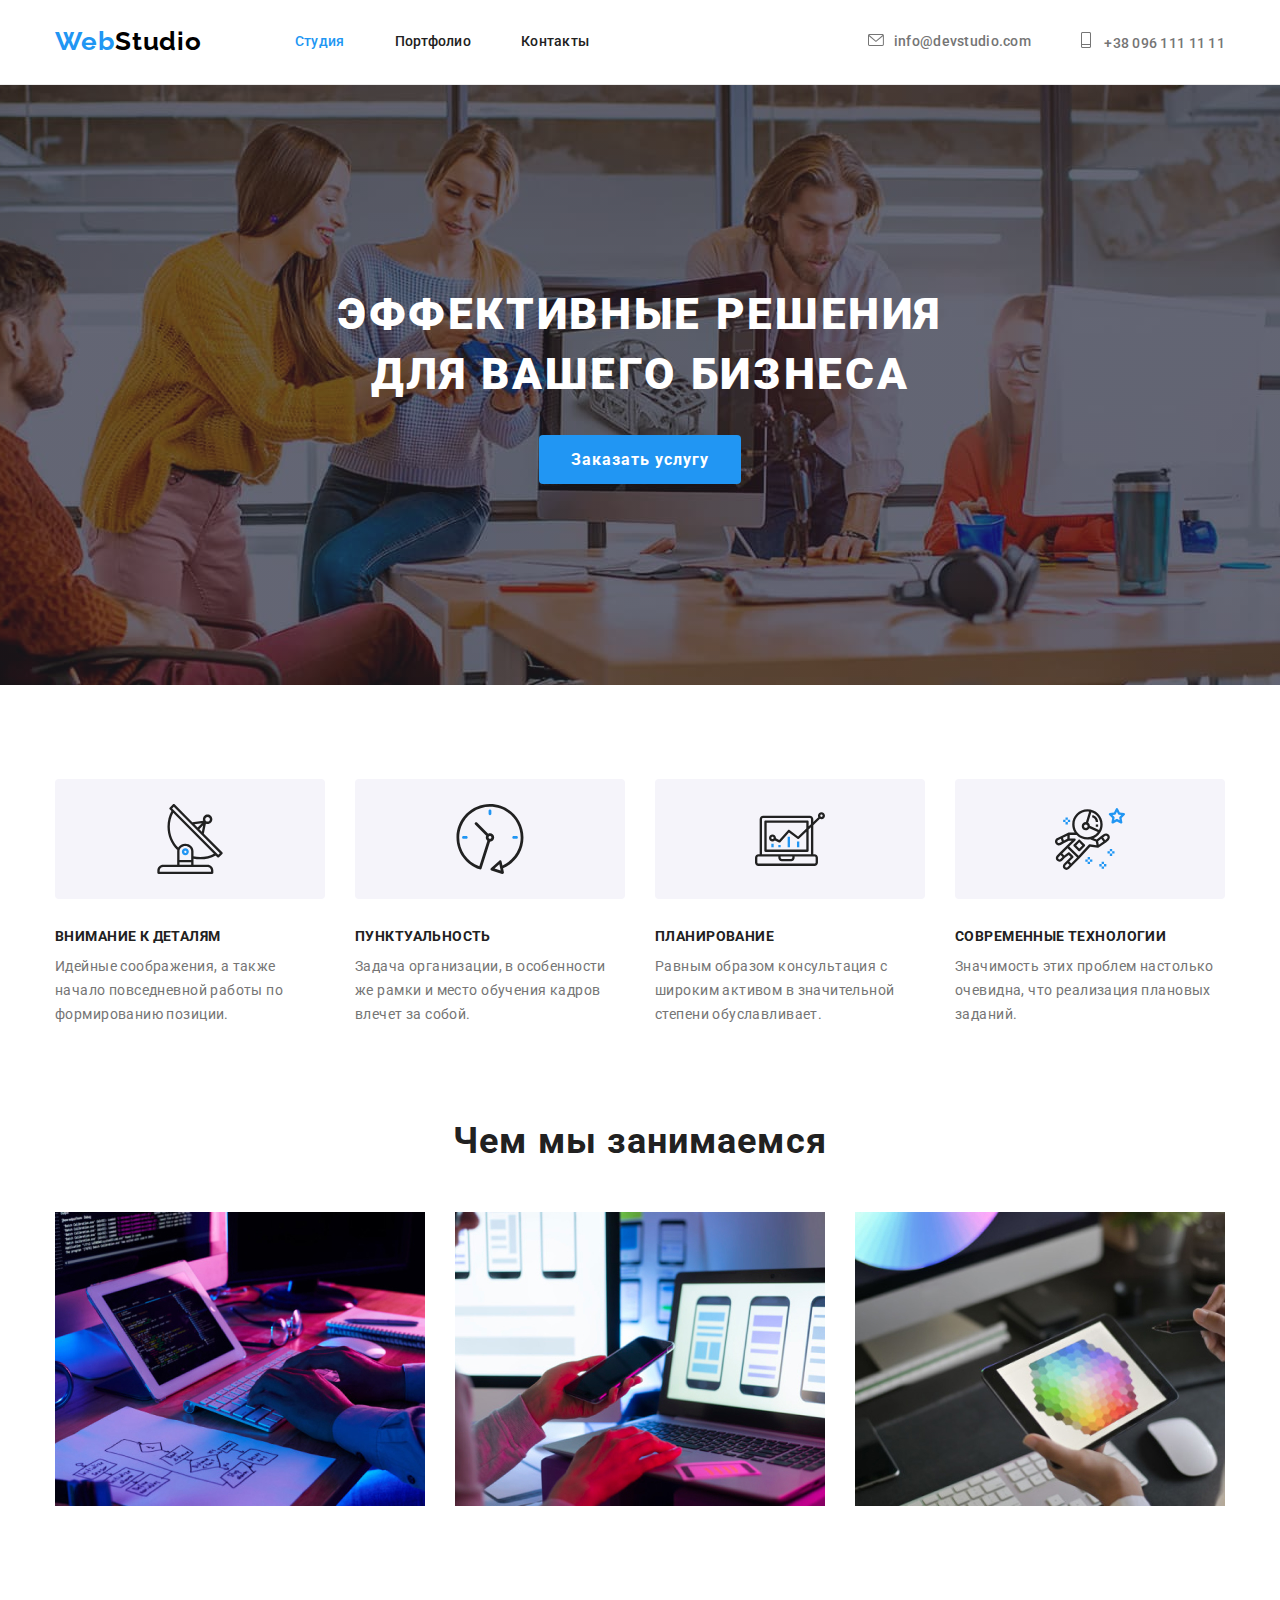
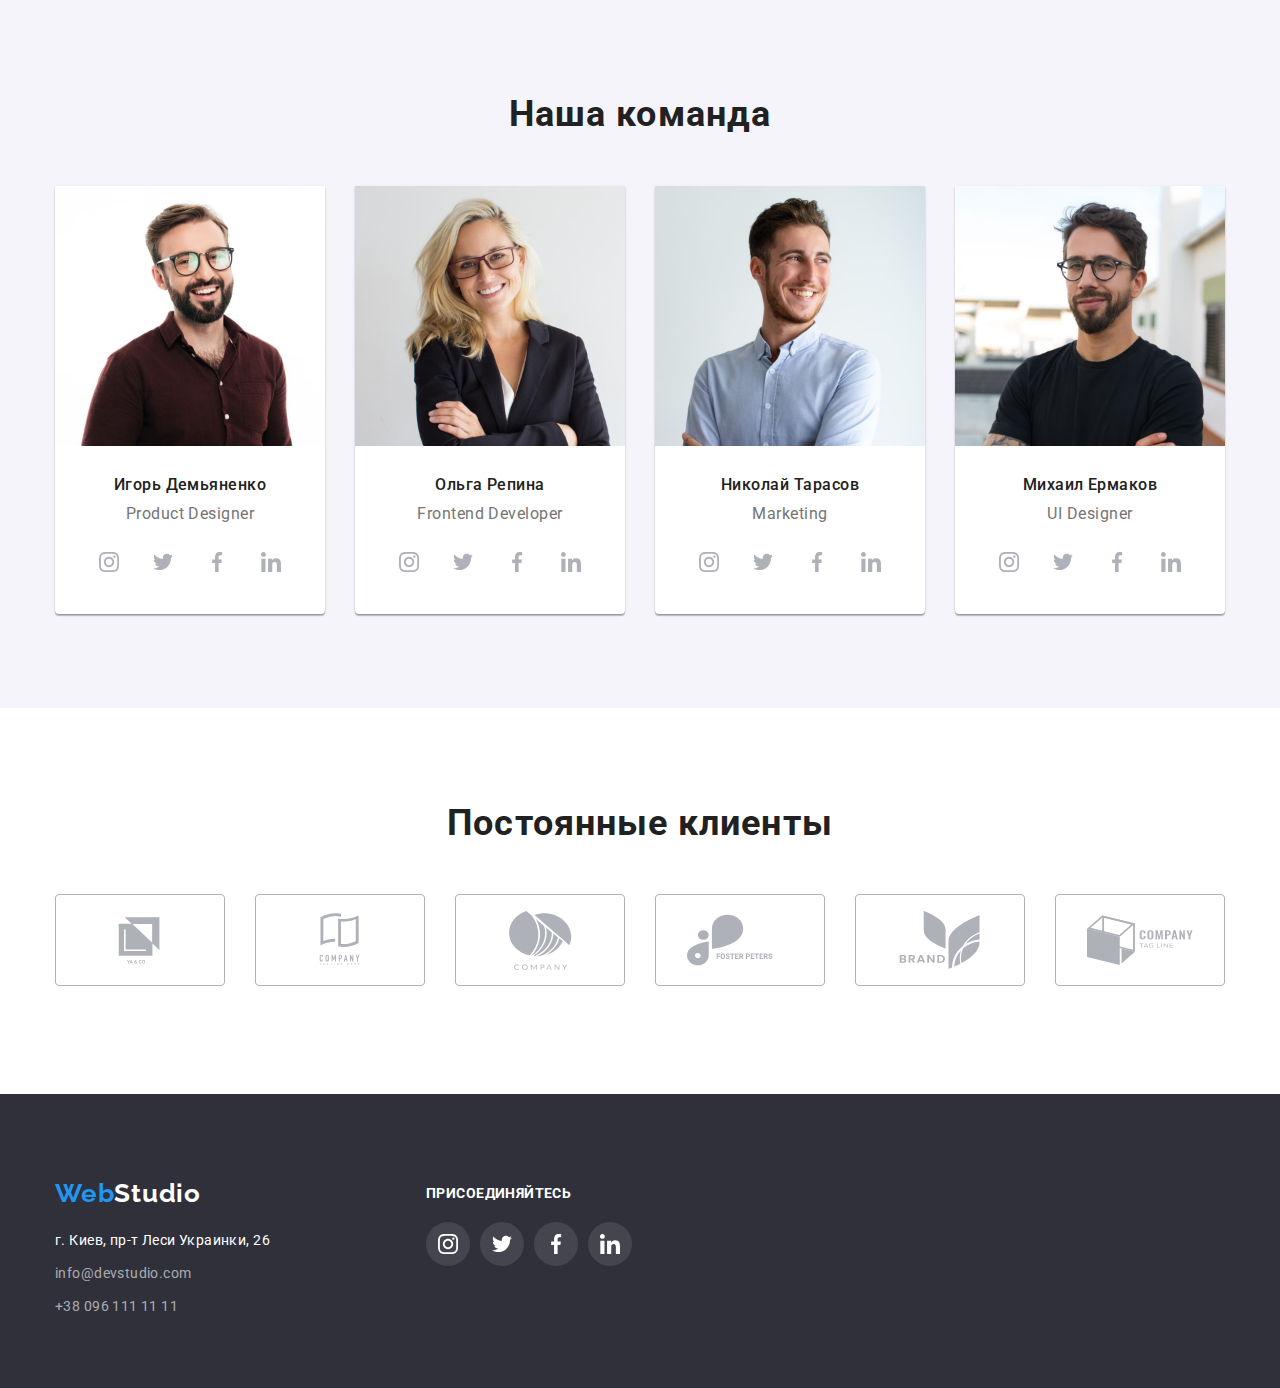
==== index.html @ 14109e99 "Created js" ====
<!DOCTYPE html>
<html lang="ru">
  <head>
    <meta charset="UTF-8" />
    <meta http-equiv="X-UA-Compatible" content="IE=edge" />
    <meta name="viewport" content="width=device-width, initial-scale=1.0" />
    <title>Студия</title>
    <link
      href="https://fonts.googleapis.com/css2?family=Raleway:wght@700&family=Roboto:wght@400;500;700;900&display=swap"
      rel="stylesheet"
    />
    <link
      rel="stylesheet"
      href="https://cdnjs.cloudflare.com/ajax/libs/modern-normalize/1.1.0/modern-normalize.min.css"
    />
    <link rel="stylesheet" href="./css/styles.css" />
  </head>
  <body class="page">
    <header>
      <div class="conteiner page-nav">
        <nav>
          <a href="./index.html" class="logo">Web <span class="desc">Studio</span> </a>
          <ul class="nav list">
            <li class="nav-lists"><a href="./index.html" class="nav-link current">Студия</a></li>
            <li class="nav-lists"><a href="./portfolio.html" class="nav-link">Портфолио</a></li>
            <li class="nav-lists"><a href="#contact" class="nav-link">Контакты</a></li>
          </ul>
        </nav>
        <ul class="contacts list">
          <li class="contacts-list">
            <a href="mailto:info@devstudio.com" class="contacts-link mail-icon">
              <svg class="contacts-icon-mail">
                <use href="./images/symbol-defs.svg#icon-mail"></use>
              </svg>
              info@devstudio.com</a
            >
          </li>
          <li class="contacts-list">
            <a href="tel:+380961111111" class="contacts-link tel-icon">
              <svg class="contacts-icon-phone">
                <use href="./images/symbol-defs.svg#icon-phone"></use>
              </svg>
              +38 096 111 11 11</a
            >
          </li>
        </ul>
      </div>
    </header>
    <main>
      <!-- Hero -->
      <section class="hero">
        <div class="conteiner hero-block">
          <h1 class="hero-title">Эффективные решения для вашего бизнеса</h1>
          <button type="button" class="modal-button" data-modal-open>Заказать услугу</button>
          <div class="backdrop is-hidden" data-modal>
            <div class="modal">
              <button type="button" data-modal-close>Закрыть</button>
            </div>
          </div>
        </div>
      </section>

      <!-- Advantage -->
      <section class="section advantage">
        <div class="conteiner advantages">
          <h2 class="section-title visually-hidden">Преимущества</h2>
          <ul class="features list">
            <li class="features-list">
              <div class="features-icons">
                <svg class="icon-features">
                  <use href="./images/symbol-defs.svg#icon-antenna"></use>
                </svg>
              </div>
              <h3 class="features-title">Внимание к деталям</h3>
              <p class="text">
                Идейные соображения, а также начало повседневной работы по формированию позиции.
              </p>
            </li>
            <li class="features-list">
              <div class="features-icons">
                <svg class="icon-features">
                  <use href="./images/symbol-defs.svg#icon-clock"></use>
                </svg>
              </div>
              <h3 class="features-title">Пунктуальность</h3>
              <p class="text">
                Задача организации, в особенности же рамки и место обучения кадров влечет за собой.
              </p>
            </li>
            <li class="features-list">
              <div class="features-icons">
                <svg class="icon-features">
                  <use href="./images/symbol-defs.svg#icon-diagram"></use>
                </svg>
              </div>
              <h3 class="features-title">Планирование</h3>
              <p class="text">
                Равным образом консультация с широким активом в значительной степени обуславливает.
              </p>
            </li>
            <li class="features-list">
              <div class="features-icons">
                <svg class="icon-features">
                  <use href="./images/symbol-defs.svg#icon-astronaut"></use>
                </svg>
              </div>
              <h3 class="features-title">Современные технологии</h3>
              <p class="text">
                Значимость этих проблем настолько очевидна, что реализация плановых заданий.
              </p>
            </li>
          </ul>
        </div>
      </section>
      <!-- Work -->
      <section class="section work">
        <div class="conteiner">
          <h2 class="section-title">Чем мы занимаемся</h2>
          <ul class="preview list">
            <li class="work-list">
              <a href="./index.html">
                <img
                  src="./images/box1.jpg"
                  alt="Работа за компьютером"
                  width="370"
                  height="294"
                  class="img"
                />
              </a>
            </li>
            <li class="work-list">
              <a href="./index.html">
                <img
                  src="./images/box2.jpg"
                  alt="Ноутбук на столе и телефон в руках"
                  width="370"
                  height="294"
                />
              </a>
            </li>
            <li class="work-list">
              <a href="./index.html">
                <img
                  src="./images/box3.jpg"
                  alt="Спектр цвета на планшете"
                  width="370"
                  height="294"
                />
              </a>
            </li>
          </ul>
        </div>
      </section>
      <!-- Our team -->
      <section class="section our-teem">
        <div class="conteiner employees">
          <h2 class="section-title">Наша команда</h2>
          <ul class="our-team list">
            <li class="team-list">
              <img
                src="./images/img.jpg"
                alt="Фотография Игоря Демьяненко"
                width="270"
                height="260"
                class="team-img"
              />
              <div class="team-profession">
                <h3 class="team">Игорь Демьяненко</h3>
                <p class="profession" lang="en">Product Designer</p>
                <ul class="socials-list">
                  <li class="socials_lists link">
                    <a href="" class="social-list-link">
                      <svg class="social-links">
                        <use href="./images/symbol-defs.svg#icon-instagram"></use>
                      </svg>
                    </a>
                  </li>
                  <li class="socials_lists link">
                    <a href="" class="social-list-link">
                      <svg class="social-links">
                        <use href="./images/symbol-defs.svg#icon-twitter"></use>
                      </svg>
                    </a>
                  </li>
                  <li class="socials_lists link">
                    <a href="" class="social-list-link">
                      <svg class="social-links">
                        <use href="./images/symbol-defs.svg#icon-facebook"></use>
                      </svg>
                    </a>
                  </li>
                  <li class="socials_lists link">
                    <a href="" class="social-list-link">
                      <svg class="social-links">
                        <use href="./images/symbol-defs.svg#icon-linkedin"></use>
                      </svg>
                    </a>
                  </li>
                </ul>
              </div>
            </li>
            <li class="team-list">
              <img
                src="./images/img(1).jpg"
                alt="Фотография Ольга Репина"
                width="270"
                height="260"
                class="team-img"
              />
              <div class="team-profession">
                <h3 class="team">Ольга Репина</h3>
                <p class="profession" lang="en">Frontend Developer</p>
                <ul class="socials-list">
                  <li class="socials_lists link">
                    <a href="" class="social-list-link">
                      <svg class="social-links">
                        <use href="./images/symbol-defs.svg#icon-instagram"></use>
                      </svg>
                    </a>
                  </li>
                  <li class="socials_lists link">
                    <a href="" class="social-list-link">
                      <svg class="social-links">
                        <use href="./images/symbol-defs.svg#icon-twitter"></use>
                      </svg>
                    </a>
                  </li>
                  <li class="socials_lists link">
                    <a href="" class="social-list-link">
                      <svg class="social-links">
                        <use href="./images/symbol-defs.svg#icon-facebook"></use>
                      </svg>
                    </a>
                  </li>
                  <li class="socials_lists link">
                    <a href="" class="social-list-link">
                      <svg class="social-links">
                        <use href="./images/symbol-defs.svg#icon-linkedin"></use>
                      </svg>
                    </a>
                  </li>
                </ul>
              </div>
            </li>
            <li class="team-list">
              <img
                src="./images/img(2).jpg"
                alt="Фотография Николай Тарасов"
                width="270"
                height="260"
                class="team-img"
              />
              <div class="team-profession">
                <h3 class="team">Николай Тарасов</h3>
                <p class="profession" lang="en">Marketing</p>
                <ul class="socials-list">
                  <li class="socials_lists link">
                    <a href="" class="social-list-link">
                      <svg class="social-links">
                        <use href="./images/symbol-defs.svg#icon-instagram"></use>
                      </svg>
                    </a>
                  </li>
                  <li class="socials_lists link">
                    <a href="" class="social-list-link">
                      <svg class="social-links">
                        <use href="./images/symbol-defs.svg#icon-twitter"></use>
                      </svg>
                    </a>
                  </li>
                  <li class="socials_lists link">
                    <a href="" class="social-list-link">
                      <svg class="social-links">
                        <use href="./images/symbol-defs.svg#icon-facebook"></use>
                      </svg>
                    </a>
                  </li>
                  <li class="socials_lists link">
                    <a href="" class="social-list-link">
                      <svg class="social-links">
                        <use href="./images/symbol-defs.svg#icon-linkedin"></use>
                      </svg>
                    </a>
                  </li>
                </ul>
              </div>
            </li>
            <li class="team-list">
              <img
                src="./images/img(3).jpg"
                alt="Фотография Михаил Ермаков"
                width="270"
                height="260"
                class="team-img"
              />
              <div class="team-profession">
                <h3 class="team">Михаил Ермаков</h3>
                <p class="profession" lang="en">UI Designer</p>
                <ul class="socials-list">
                  <li class="socials_lists link">
                    <a href="" class="social-list-link">
                      <svg class="social-links">
                        <use href="./images/symbol-defs.svg#icon-instagram"></use>
                      </svg>
                    </a>
                  </li>
                  <li class="socials_lists link">
                    <a href="" class="social-list-link">
                      <svg class="social-links">
                        <use href="./images/symbol-defs.svg#icon-twitter"></use>
                      </svg>
                    </a>
                  </li>
                  <li class="socials_lists link">
                    <a href="" class="social-list-link">
                      <svg class="social-links">
                        <use href="./images/symbol-defs.svg#icon-facebook"></use>
                      </svg>
                    </a>
                  </li>
                  <li class="socials_lists link">
                    <a href="" class="social-list-link">
                      <svg class="social-links">
                        <use href="./images/symbol-defs.svg#icon-linkedin"></use>
                      </svg>
                    </a>
                  </li>
                </ul>
              </div>
            </li>
          </ul>
        </div>
      </section>
      <section class="section">
        <div class="conteiner">
          <h2 class="clients-title">Постоянные клиенты</h2>
          <ul class="clients-list">
            <li class="clients-item link">
              <a href="" class="clients-list-link">
                <svg class="clients-icon">
                  <use href="./images/symbol-defs.svg#icon-group1"></use>
                </svg>
              </a>
            </li>
            <li class="clients-item list">
              <a href="" class="clients-list-link">
                <svg class="clients-icon">
                  <use href="./images/symbol-defs.svg#icon-group2"></use>
                </svg>
              </a>
            </li>
            <li class="clients-item list">
              <a href="" class="clients-list-link">
                <svg class="clients-icon">
                  <use href="./images/symbol-defs.svg#icon-group3"></use>
                </svg>
              </a>
            </li>
            <li class="clients-item list">
              <a href="" class="clients-list-link">
                <svg class="clients-icon">
                  <use href="./images/symbol-defs.svg#icon-group4"></use>
                </svg>
              </a>
            </li>
            <li class="clients-item list">
              <a href="" class="clients-list-link">
                <svg class="clients-icon">
                  <use href="./images/symbol-defs.svg#icon-group5"></use>
                </svg>
              </a>
            </li>
            <li class="clients-item list">
              <a href="" class="clients-list-link">
                <svg class="clients-icon">
                  <use href="./images/symbol-defs.svg#icon-group6"></use>
                </svg>
              </a>
            </li>
          </ul>
        </div>
      </section>
    </main>
    <!-- Footer -->
    <footer class="footer">
      <div class="conteiner footer-content">
        <div class="footer-logo-adds">
          <a href="./index.html" class="logo logo-footer"
            >Web <span class="desc-footer">Studio</span>
          </a>
          <address id="contact">
            <ul class="adds list">
              <li class="adds-list">
                <a
                  href="https://goo.gl/maps/4daqSRLDoKhLsopt6"
                  target="_blank"
                  rel="noopener noreferrer"
                  class="adds"
                  >г. Киев, пр-т Леси Украинки, 26</a
                >
              </li>
              <li class="adds-list">
                <a href="mailto:info@devstudio.com" class="mail-tel">info@devstudio.com</a>
              </li>
              <li class="adds-list">
                <a href="tel:+380961111111" class="mail-tel">+38 096 111 11 11</a>
              </li>
            </ul>
          </address>
        </div>
        <div class="footer-socials">
          <h2 class="socials-title">присоединяйтесь</h2>
          <ul class="socials-list list">
            <li class="socials-link">
              <a href="" class="footer-socials-link">
                <svg class="socials-icon">
                  <use href="./images/symbol-defs.svg#icon-instagram"></use>
                </svg>
              </a>
            </li>
            <li class="socials-link">
              <a href="" class="footer-socials-link">
                <svg class="socials-icon">
                  <use href="./images/symbol-defs.svg#icon-twitter"></use>
                </svg>
              </a>
            </li>
            <li class="socials-link">
              <a href="" class="footer-socials-link">
                <svg class="socials-icon">
                  <use href="./images/symbol-defs.svg#icon-facebook"></use>
                </svg>
              </a>
            </li>
            <li class="socials-link">
              <a href="" class="footer-socials-link">
                <svg class="socials-icon">
                  <use href="./images/symbol-defs.svg#icon-linkedin"></use>
                </svg>
              </a>
            </li>
          </ul>
        </div>
      </div>
    </footer>
    <script src="./js/modal.js"></script>
  </body>
</html>
---- css/styles.css ----
:root {
  --primary-text-color: #757575;
  --title-text-color: #212121;
  --accent-color: #2196f3;
  --secondary-accent-color: #188ce8;
  --primary-white-color: #ffffff;
  --secondary-background-color: #f5f4fa;
  --accent-background-color: #2f303a;
  --mail-tel-color: rgba(255, 255, 255, 0.6);
}

.page {
  background-color: var(--primary-white-color);
  color: var(--title-text-color);
  font-family: Roboto, sans-serif;
  font-weight: 500;
  font-size: 14px;
  letter-spacing: 0.03em;
}

.list {
  padding: 0;
  margin: 0;
  list-style: none;
}

h1,
h2,
h3,
h4,
p {
  margin-top: 0;
  margin-bottom: 0;
}
img {
  display: block;
}
button {
  cursor: pointer;
}

.conteiner {
  width: 1200px;
  margin: 0 auto;
  padding-left: 15px;
  padding-right: 15px;
}

/* Nav */
header {
  border-bottom: 1px solid #ececec;
}
.page-nav {
  display: flex;
  align-items: center;
  justify-content: center;
}
nav {
  display: flex;
}
.nav {
  display: flex;
  align-items: center;
}

.nav-lists:not(:last-child) {
  margin-right: 50px;
}

.logo {
  display: block;
  margin-right: 93px;
  padding-top: 24px;
  padding-bottom: 24px;
  align-items: center;

  color: var(--accent-color);
  font-family: Raleway, sans-serif;
  font-size: 26px;
  font-weight: 700;
  line-height: 1.19;
  letter-spacing: 0.03em;
  text-decoration: none;
  word-spacing: -6px;
}
.desc {
  color: #000000;
  font-family: Raleway, sans-serif;
}
.nav-link {
  display: block;
  padding-top: 32px;
  padding-bottom: 32px;

  color: var(--title-text-color);
  line-height: 1.14;
  letter-spacing: 0.02em;
  text-decoration: none;
}
.nav-link {
  cursor: pointer;
}
.nav-link:hover,
.contacts-link:hover,
.nav-link:focus,
.contacts-link:focus {
  color: var(--accent-color);
  line-height: 1.14;
  letter-spacing: 0.02em;
}
.nav-link.current {
  color: var(--accent-color);
}

.contacts-link {
  color: var(--primary-text-color);
  line-height: 1.14;
  letter-spacing: 0.02em;
  text-decoration: none;
  display: block;
}
.contacts {
  display: flex;
  align-items: center;
  margin-left: auto;
}
.contacts-list {
  justify-content: center;
  align-items: center;
}

.contacts .contacts-list + .contacts-list {
  margin-left: 50px;
}

.contacts-link {
  padding-top: 32px;
  padding-bottom: 32px;
}

.contacts-link.mail-icon {
  display: flex;
}

.contacts-icon-mail {
  display: inline-flex;
  width: 16px;
  height: 12px;
  margin-right: 10px;
  fill: var(--primary-text-color);
}
.contacts-icon-phone {
  width: 10px;
  height: 16px;
  margin-right: 10px;
}

.contacts-icon-mail:hover,
.contacts-icon-mail:focus,
.contacts-icon-phone:hover,
.contacts-icon-phone:focus,
.contacts-icon-mail,
.contacts-icon-phone {
  fill: currentColor;
}

/* Hero */
.hero {
  padding: 200px 0;
  max-width: 1600px;
  height: 600px;
  margin-right: auto;
  margin-left: auto;

  background-color: var(--accent-background-color);
  background-image: linear-gradient(rgba(47, 48, 58, 0.4), rgba(47, 48, 58, 0.4)),
    url(../images/hero.jpg);
  background-repeat: no-repeat;
  background-position: center;
  background-size: cover;
}

.hero-title {
  margin: 0 auto;
  margin-bottom: 30px;

  color: var(--primary-white-color);
  font-size: 44px;
  font-weight: 900;
  line-height: 1.36;
  letter-spacing: 0.06em;
  text-transform: uppercase;
  max-width: 650px;
  text-align: center;
}

.backdrop {
  position: fixed;
  top: 0;
  left: 0;
  width: 100%;
  height: 100%;

  background-color: rgba(0, 0, 0, 0.2);
}

.backdrop.is-hidden {
  opacity: 0;
  pointer-events: none;
}

.modal {
  position: absolute;
  top: 50%;
  left: 50%;
  transform: translate(-50%, -50%);

  min-width: 528px;
  min-height: 581px;

  background: #ffffff;
  box-shadow: 0px 1px 3px rgba(0, 0, 0, 0.12), 0px 1px 1px rgba(0, 0, 0, 0.14),
    0px 2px 1px rgba(0, 0, 0, 0.2);
  border-radius: 4px;
}

/* Sections */
.section {
  padding-top: 94px;
  padding-bottom: 94px;
}

.section-title {
  color: var(--title-text-color);
  font-weight: 700;
  font-size: 36px;
  line-height: 1.16;
  text-align: center;
  letter-spacing: 0.03em;
  margin: 0;
}

/* Advantage */
.features {
  display: flex;

  color: var(--primary-text-color);
}

.advantage {
  padding-bottom: 0;
}
.features-list {
  margin-right: 30px;
  width: 270px;
}

.features-list:nth-child(4n) {
  margin-right: 0;
}

.features-icons {
  display: flex;
  height: 120px;
  background: #f5f4fa;
  border-radius: 4px;
  margin-bottom: 30px;

  justify-content: center;
  align-items: center;
}

.icon-features {
  width: 70px;
  height: 70px;
}

.features-title {
  margin-top: 0;
  margin-bottom: 10px;

  color: var(--title-text-color);
  font-weight: 700;
  font-size: 14px;
  line-height: 1.14;
  letter-spacing: 0.03em;
  text-transform: uppercase;
}
.text {
  font-weight: 400;
  line-height: 1.71;
  letter-spacing: 0.03em;
  margin-top: 0;
  margin-bottom: 0;
}

/* Work */
.section-title {
  margin-bottom: 50px;
}

.preview {
  display: flex;
}
.work-list {
  margin-right: 30px;
}

.work-list:nth-child(3n) {
  margin-right: 0;
}

/* Our-team */

.our-team {
  display: flex;
}

.team-list {
  margin-right: 30px;
  justify-content: center;
  text-align: center;

  background: var(--primary-white-color);
  box-shadow: 0px 1px 3px rgba(0, 0, 0, 0.12), 0px 1px 1px rgba(0, 0, 0, 0.14),
    0px 2px 1px rgba(0, 0, 0, 0.2);
  border-radius: 0px 0px 4px 4px;
}
.team-list:nth-child(4n) {
  margin-right: 0;
}

.section.our-teem {
  background-color: var(--secondary-background-color);
}

.team-profession {
  padding: 30px;
}
.team,
.profession {
  font-weight: 500;
  font-style: normal;
  font-size: 16px;
  line-height: 1.18;
  letter-spacing: 0.03em;
}

.team {
  margin-bottom: 10px;
}

.profession {
  font-weight: 400;
  color: var(--primary-text-color);
  margin-bottom: 16px;
}

.socials-list {
  padding-left: 0;
}

.social-list-link {
  display: flex;
  justify-content: center;
  align-items: center;

  width: 44px;
  height: 44px;
  border-radius: 50%;
  background-color: var(--primary-white-color);

  gap: 10px;
}

.socials_lists {
  width: 44px;
  height: 44px;
  border-radius: 50%;
  background-color: var(--primary-white-color);
}
.social-links {
  fill: #afb1b8;
  width: 20px;
  height: 20px;
}

.socials_lists:hover .social-list-link,
.socials_lists:focus .social-list-link {
  background-color: var(--accent-color);
}

.social-list-link:hover .social-links {
  fill: var(--primary-white-color);
}

.social-links:hover,
.social-links:focus {
  fill: var(--primary-white-color);
}

.social-list-link:focus {
  background-color: var(--accent-color);
  fill: var(--primary-white-color);
}

/* Clients */
.clients-title {
  font-weight: 700;
  font-size: 36px;
  line-height: 1.17;
  text-align: center;
  letter-spacing: 0.03em;
  color: #212121;

  margin-bottom: 50px;
}
.clients-list {
  display: block;
  display: flex;
  gap: 30px;
  padding-left: 0;
}

.clients-list-link {
  display: flex;
  justify-content: center;
  align-items: center;

  border: 1px solid #afb1b8;
  border-radius: 4px;
  width: 170px;
  height: 92px;
}
.clients-icon {
  width: 106px;
  height: 60px;
  fill: #afb1b8;
}

.clients-list-link:hover .clients-icon,
.clients-list-link:focus .clients-icon {
  fill: var(--accent-color);
}

.clients-list-link:hover,
.clients-list-link:focus {
  border: 1px solid var(--accent-color);
}

.clients-icon:hover,
.clients-icon:focus {
  fill: var(--accent-color);
}

/* Button */
.modal-button {
  display: inline-block;

  color: var(--primary-white-color);
  background-color: var(--accent-color);
  font-family: inherit;
  font-size: 16px;
  font-weight: 700;
  line-height: 1.85;
  display: block;
  text-align: center;
  letter-spacing: 0.06em;
  padding: 10px 32px;
  margin: 0 auto;
  min-width: 200px;
  border-radius: 4px;
  border: none;
}
.modal-button {
  cursor: pointer;
}
.modal-button:hover,
.modal-button:focus {
  background-color: var(--secondary-accent-color);
}
.button .list .button {
  margin-bottom: 50px;
}
.button {
  display: flex;
  justify-content: center;
}

.button .button-list + .button-list {
  margin-left: 8px;
}

.button.secondary {
  display: inline-block;
  padding: 6px 22px;
  text-align: center;

  color: var(--title-text-color);
  background-color: var(--secondary-background-color);
  font-size: 16px;
  line-height: 1.62;
  letter-spacing: 0.03em;
  border-radius: 4px;
  border: none;
}

.button.secondary:hover,
.button.secondary:focus,
.button.secondary.current {
  color: var(--primary-white-color);
  background-color: var(--accent-color);
  font-size: 16px;
  line-height: 1.62;
  text-align: center;
  letter-spacing: 0.03em;

  box-shadow: 0px 3px 1px rgba(0, 0, 0, 0.1), 0px 1px 2px rgba(0, 0, 0, 0.08),
    0px 2px 2px rgba(0, 0, 0, 0.12);
  border-radius: 4px;
}

/* Visually-hidden */

.visually-hidden {
  position: absolute;
  width: 1px;
  height: 1px;
  padding: 0;
  margin: -1px;
  overflow: hidden;
  clip: rect(0, 0, 0, 0);
  white-space: nowrap;
  border: 0;
}

/* Portfolio */

.button-filter {
  margin-bottom: 50px;
}

.link {
  display: block;
  text-decoration: none;
}

.img {
  display: flex;
  flex-wrap: wrap;
}

.img-list {
  width: 370px;
  margin-right: 30px;
  margin-bottom: 30px;

  border: 1px solid #eeeeee;
}

.img-list:hover {
  border: 1px solid #eeeeee;
  box-shadow: 0px 1px 1px rgba(0, 0, 0, 0.12), 0px 4px 4px rgba(0, 0, 0, 0.06),
    1px 4px 6px rgba(0, 0, 0, 0.16);
}

.img-list:nth-child(3n) {
  margin-right: 0;
}
.img-list:nth-last-child(-n + 3) {
  margin-bottom: 0;
}

.img-title {
  margin-bottom: 4px;
  color: var(--title-text-color);
  font-weight: 700;
  font-size: 18px;
  line-height: 2;
  letter-spacing: 0.06em;
}
.img-diskription {
  padding: 20px 24px;
}
.img-desc {
  color: var(--primary-text-color);
  font-weight: 400;
  font-size: 16px;
  line-height: 1.88;
}

/* Footer */

.desc-footer {
  color: var(--primary-white-color);
}
.footer {
  display: block;
  display: flex;
  background-color: var(--accent-background-color);
  padding-top: 60px;
  padding-bottom: 60px;
}

.footer-content {
  display: flex;
}

.footer-logo-adds {
  margin-right: 70px;
}

.footer-socials {
  padding-top: 12px;
}

.logo-footer {
  display: block;
  display: flex;
  padding-bottom: 20px;
  width: 145px;
  margin-right: 70px;
}

address {
  font-style: normal;
  width: 231px;
  margin-right: 70px;
}

.adds {
  display: block;
  margin-bottom: 9px;
  width: 231px;

  color: var(--primary-white-color);
  font-weight: 400;
  font-size: 14px;
  line-height: 1.71;
  text-decoration: none;
}

.adds-list:not(:last-child) {
  margin-bottom: 9px;
}

.mail-tel {
  color: var(--mail-tel-color);
  font-weight: 400;
  font-size: 14px;
  line-height: 1.71;
  text-decoration: none;
}

.footer-socials {
  display: inline-block;
}
.socials-title {
  color: var(--primary-white-color);
  text-transform: uppercase;
  padding: 20px 0;

  font-weight: 700;
  font-size: 14px;
  line-height: 1.14;
  letter-spacing: 0.03em;
}

.socials-list {
  display: block;
  display: flex;
  justify-content: center;
  gap: 10px;
}

.footer-socials-link {
  display: flex;
  justify-content: center;
  align-items: center;
  height: 44px;
  width: 44px;
  background-color: rgba(255, 255, 255, 0.1);
  border-radius: 50px;
}

.socials-icon {
  width: 20px;
  height: 20px;
  fill: var(--primary-white-color);
}

.footer-socials-link:hover,
.footer-socials-link:focus {
  background-color: var(--accent-color);
}
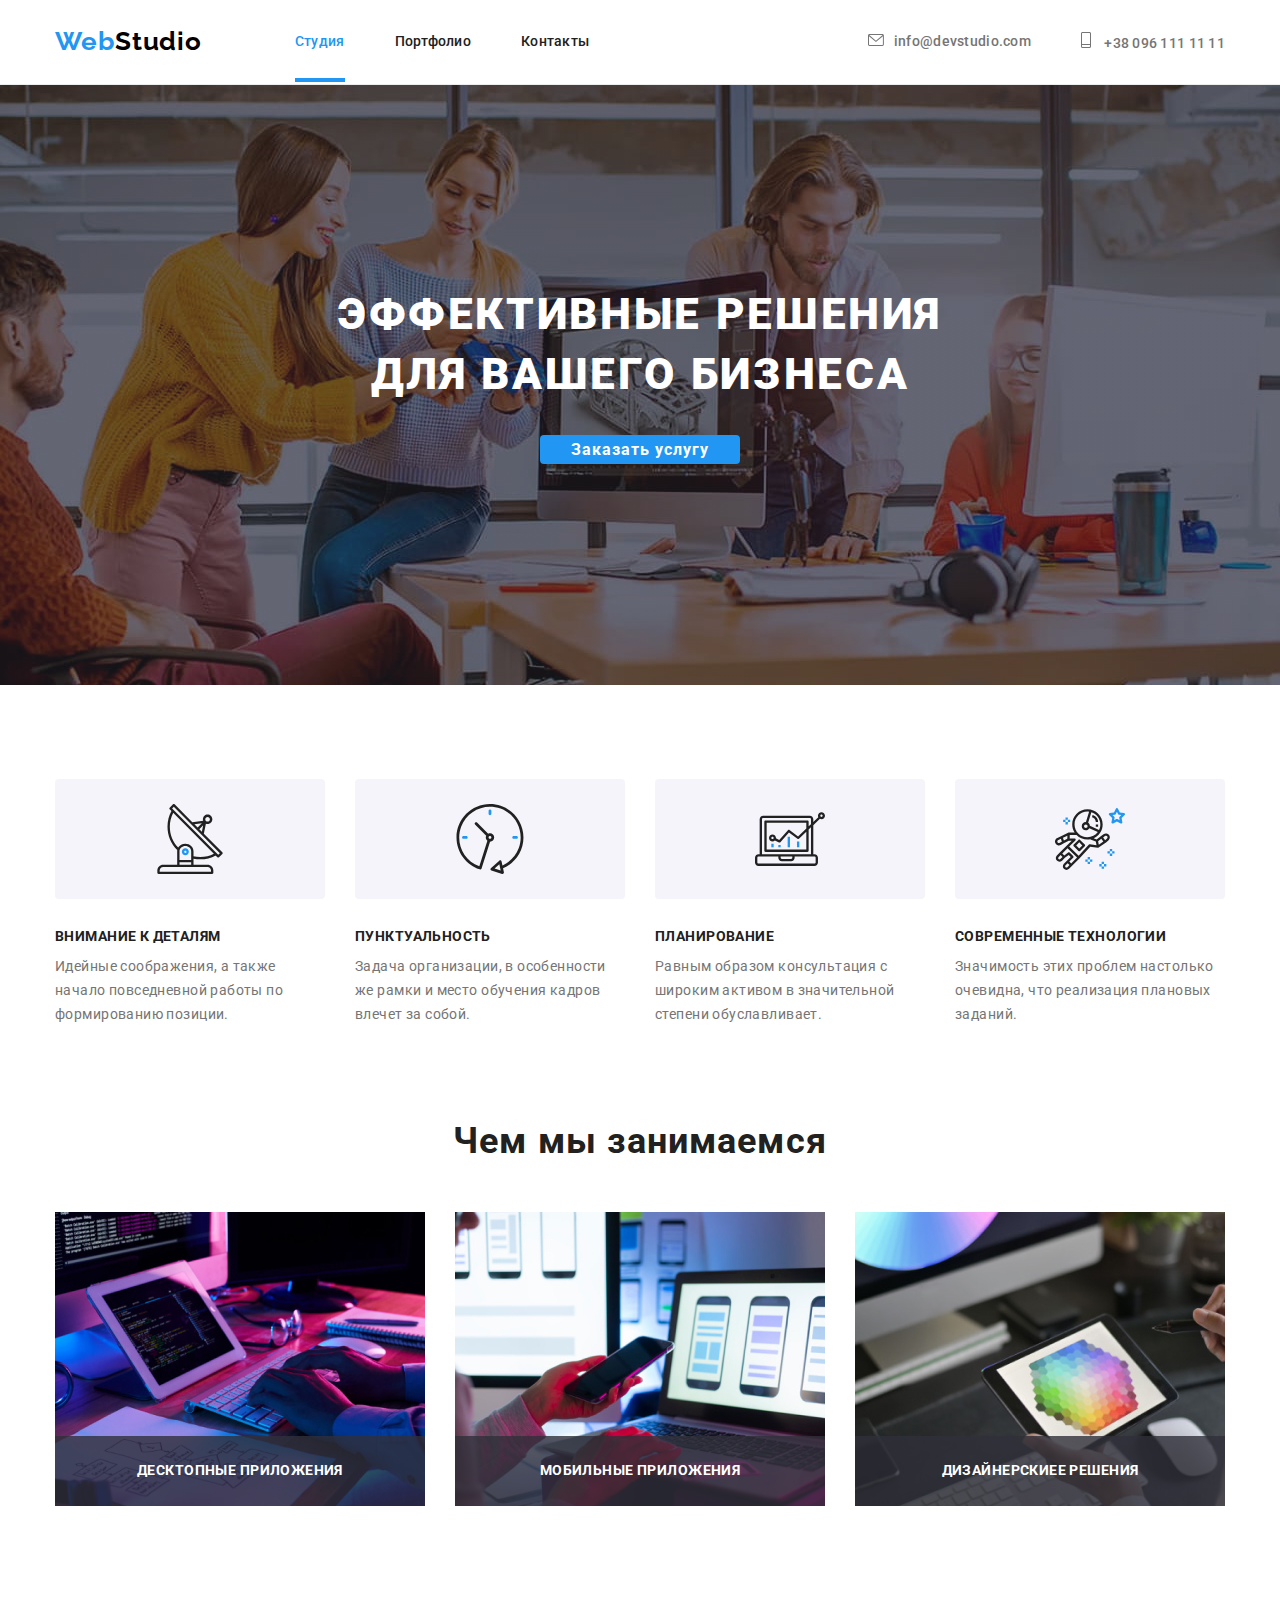
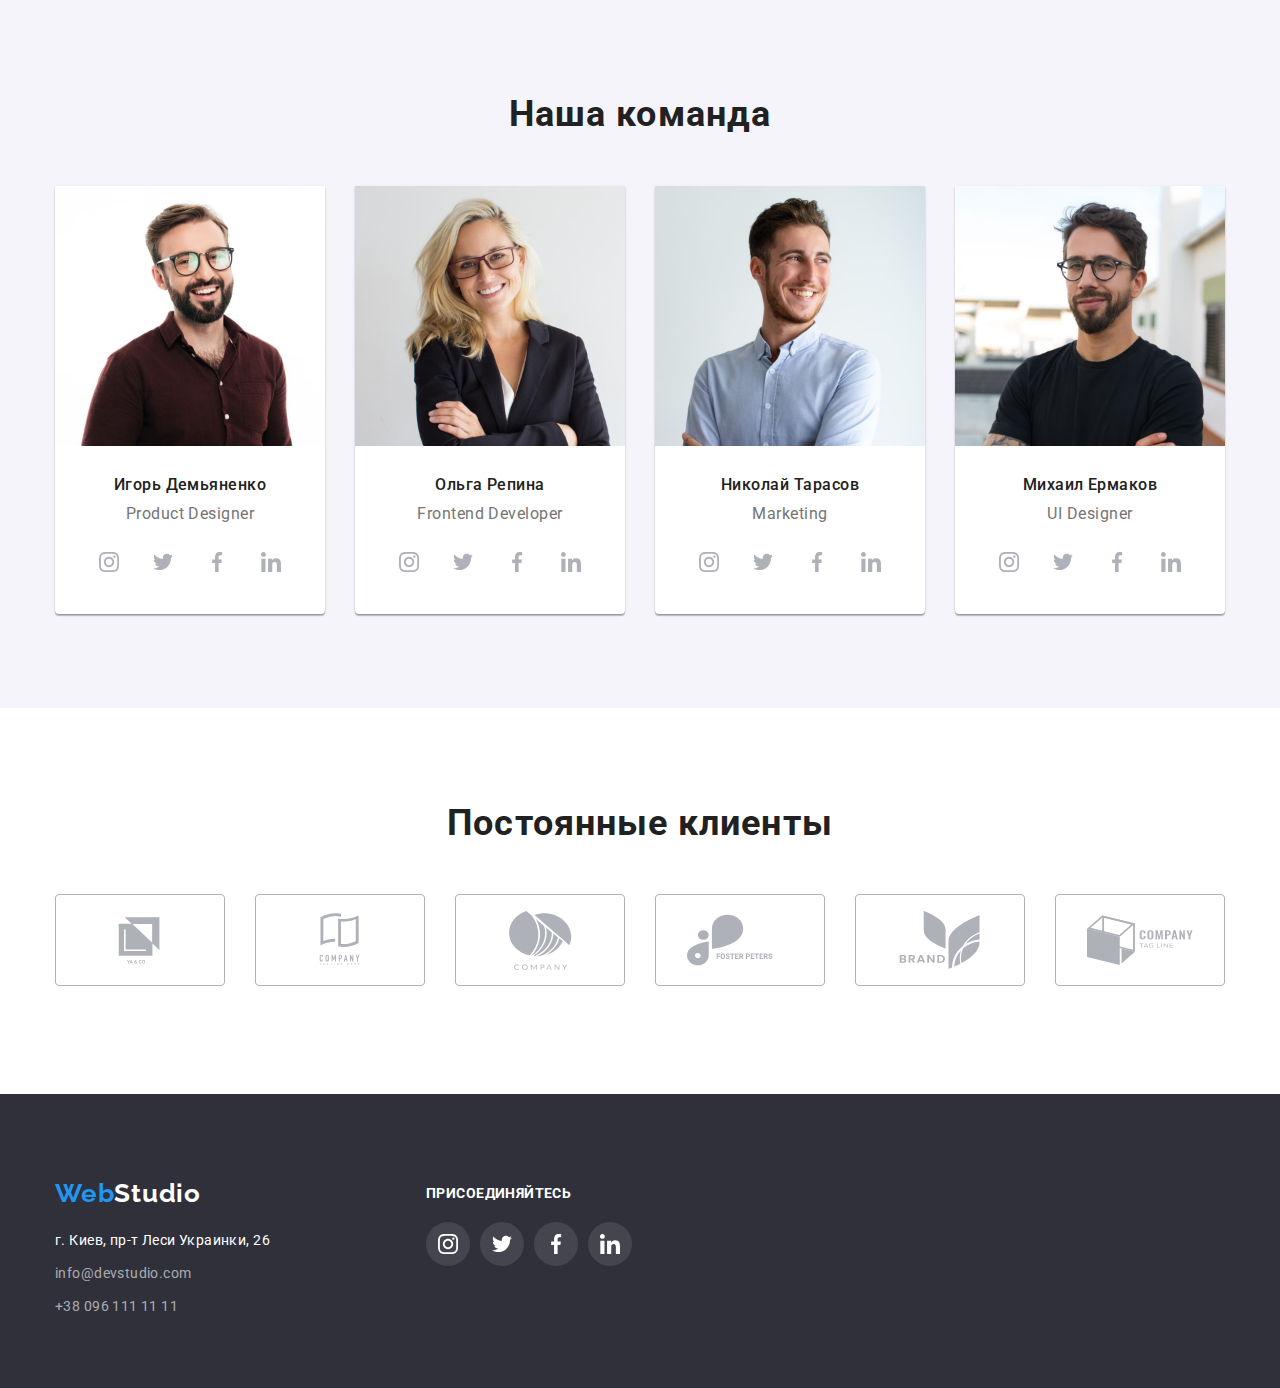
==== commit 714c2872: "Add transition" ====
--- a/index.html
+++ b/index.html
@@ -21,8 +21,10 @@
         <nav>
           <a href="./index.html" class="logo">Web <span class="desc">Studio</span> </a>
           <ul class="nav list">
-            <li class="nav-lists"><a href="./index.html" class="nav-link current">Студия</a></li>
-            <li class="nav-lists"><a href="./portfolio.html" class="nav-link">Портфолио</a></li>
+            <li class="nav-lists">
+              <a href="./index.html" class="nav-link current">Студия</a>
+            </li>
+            <li class="nav-lists"><a href="./portfolio.html" class="nav-link">Портфолио </a></li>
             <li class="nav-lists"><a href="#contact" class="nav-link">Контакты</a></li>
           </ul>
         </nav>
@@ -52,10 +54,7 @@
         <div class="conteiner hero-block">
           <h1 class="hero-title">Эффективные решения для вашего бизнеса</h1>
           <button type="button" class="modal-button" data-modal-open>Заказать услугу</button>
-          <div class="backdrop is-hidden" data-modal>
-            <div class="modal">
-              <button type="button" data-modal-close>Закрыть</button>
-            </div>
+          
           </div>
         </div>
       </section>
@@ -118,34 +117,49 @@
           <h2 class="section-title">Чем мы занимаемся</h2>
           <ul class="preview list">
             <li class="work-list">
-              <a href="./index.html">
-                <img
-                  src="./images/box1.jpg"
-                  alt="Работа за компьютером"
-                  width="370"
-                  height="294"
-                  class="img"
-                />
-              </a>
-            </li>
+              <div class="work-subtex-list-1">
+                <a href="./index.html">
+                  <div class="work-subtext">
+                    <img
+                      src="./images/box1.jpg"
+                      alt="Работа за компьютером"
+                      width="370"
+                      height="294"
+                      class="img"
+                    />
+                    <div class="work-sub-text"><p>Десктопные приложения</p></div>
+                  </div>
+                </a>
+              </div>
+            </li>
+
             <li class="work-list">
               <a href="./index.html">
-                <img
-                  src="./images/box2.jpg"
-                  alt="Ноутбук на столе и телефон в руках"
-                  width="370"
-                  height="294"
-                />
-              </a>
-            </li>
+                <div class="work-subtext">
+                  <img
+                    src="./images/box2.jpg"
+                    alt="Ноутбук на столе и телефон в руках"
+                    width="370"
+                    height="294"
+                  />
+                  <div class="work-sub-text"><p>Мобильные приложения</p></div>
+                </div>
+              </a>
+            </li>
+
             <li class="work-list">
               <a href="./index.html">
-                <img
-                  src="./images/box3.jpg"
-                  alt="Спектр цвета на планшете"
-                  width="370"
-                  height="294"
-                />
+                <div class="work-subtext">
+                  <img
+                    src="./images/box3.jpg"
+                    alt="Спектр цвета на планшете"
+                    width="370"
+                    height="294"
+                    class="work-list-link"
+                  />
+
+                  <div class="work-sub-text"><p>Дизайнерскиее решения</p></div>
+                </div>
               </a>
             </li>
           </ul>
@@ -443,6 +457,16 @@
         </div>
       </div>
     </footer>
+
+    <div class="backdrop is-hidden" data-modal>
+      <div class="modal">
+        <button type="button" class="modal-button" data-modal-close>
+          <svg class="modal-icon">
+            <use href="./images/symbol-defs.svg#icon-close-modal "> </use>
+          </svg>
+        </button>
+      </div>
+
     <script src="./js/modal.js"></script>
   </body>
 </html>
--- a/css/styles.css
+++ b/css/styles.css
@@ -99,6 +99,7 @@
 }
 .nav-link {
   cursor: pointer;
+  transition: color 250ms cubic-bezier(0.4, 0, 0.2, 1);
 }
 .nav-link:hover,
 .contacts-link:hover,
@@ -108,8 +109,27 @@
   line-height: 1.14;
   letter-spacing: 0.02em;
 }
+
 .nav-link.current {
   color: var(--accent-color);
+  position: relative;
+}
+
+.nav-link.current::after {
+  content: '';
+
+  position: absolute;
+  bottom: 0;
+
+  display: block;
+  background-color: var(--accent-color);
+  width: 100%;
+  height: 4px;
+
+  transition: transform 250ms cubic-bezier(0.4, 0, 0.2, 1);
+}
+.nav-link.current:hover::after {
+  transform: scaleX(1.5);
 }
 
 .contacts-link {
@@ -118,6 +138,8 @@
   letter-spacing: 0.02em;
   text-decoration: none;
   display: block;
+
+  transition: color 250ms cubic-bezier(0.4, 0, 0.2, 1);
 }
 .contacts {
   display: flex;
@@ -194,36 +216,6 @@
   text-align: center;
 }
 
-.backdrop {
-  position: fixed;
-  top: 0;
-  left: 0;
-  width: 100%;
-  height: 100%;
-
-  background-color: rgba(0, 0, 0, 0.2);
-}
-
-.backdrop.is-hidden {
-  opacity: 0;
-  pointer-events: none;
-}
-
-.modal {
-  position: absolute;
-  top: 50%;
-  left: 50%;
-  transform: translate(-50%, -50%);
-
-  min-width: 528px;
-  min-height: 581px;
-
-  background: #ffffff;
-  box-shadow: 0px 1px 3px rgba(0, 0, 0, 0.12), 0px 1px 1px rgba(0, 0, 0, 0.14),
-    0px 2px 1px rgba(0, 0, 0, 0.2);
-  border-radius: 4px;
-}
-
 /* Sections */
 .section {
   padding-top: 94px;
@@ -310,6 +302,30 @@
   margin-right: 0;
 }
 
+.work-subtext {
+  position: relative;
+}
+
+.work-sub-text {
+  position: absolute;
+  bottom: 0;
+
+  display: flex;
+  align-items: center;
+  justify-content: center;
+
+  font-weight: 700;
+  font-size: 14px;
+  line-height: 1.14;
+  letter-spacing: 0.03em;
+  text-transform: uppercase;
+  color: #ffffff;
+
+  background: rgba(47, 48, 58, 0.8);
+  height: 70px;
+  width: 100%;
+}
+
 /* Our-team */
 
 .our-team {
@@ -365,6 +381,8 @@
   justify-content: center;
   align-items: center;
 
+  transition: background-color 250ms cubic-bezier(0.4, 0, 0.2, 1);
+
   width: 44px;
   height: 44px;
   border-radius: 50%;
@@ -427,6 +445,8 @@
   justify-content: center;
   align-items: center;
 
+  transition: fill 250ms cubic-bezier(0.4, 0, 0.2, 1), border 250ms cubic-bezier(0.4, 0, 0.2, 1);
+
   border: 1px solid #afb1b8;
   border-radius: 4px;
   width: 170px;
@@ -456,6 +476,8 @@
 /* Button */
 .modal-button {
   display: inline-block;
+
+  transition: background-color 250ms cubic-bezier(0.4, 0, 0.2, 1);
 
   color: var(--primary-white-color);
   background-color: var(--accent-color);
@@ -495,6 +517,9 @@
   display: inline-block;
   padding: 6px 22px;
   text-align: center;
+
+  transition: background-color 250ms cubic-bezier(0.4, 0, 0.2, 1),
+    color 250ms cubic-bezier(0.4, 0, 0.2, 1);
 
   color: var(--title-text-color);
   background-color: var(--secondary-background-color);
@@ -589,6 +614,39 @@
   line-height: 1.88;
 }
 
+.img-portfolio-link {
+  display: block;
+}
+.product-thumb {
+  position: relative;
+  overflow: hidden;
+}
+.subtext {
+  position: absolute;
+  left: 0;
+  top: 0;
+  width: 100%;
+  height: 100%;
+
+  /* overflow: auto; */
+  transform: translateY(100%);
+
+  transition: transform 250ms cubic-bezier(0.4, 0, 0.2, 1);
+
+  background-color: rgba(33, 150, 243, 0.9);
+  font-weight: 400;
+  font-size: 18px;
+  line-height: 1.6;
+  letter-spacing: 0.03em;
+  color: var(--primary-white-color);
+  padding: 64px 24px;
+}
+
+.img-portfolio-link:hover .subtext,
+.img-portfolio-link:focus .subtext {
+  transform: translate(0);
+}
+
 /* Footer */
 
 .desc-footer {
@@ -677,6 +735,9 @@
   display: flex;
   justify-content: center;
   align-items: center;
+
+  transition: background-color 250ms cubic-bezier(0.4, 0, 0.2, 1);
+
   height: 44px;
   width: 44px;
   background-color: rgba(255, 255, 255, 0.1);
@@ -693,3 +754,58 @@
 .footer-socials-link:focus {
   background-color: var(--accent-color);
 }
+
+/* Modal Windov */
+
+.backdrop {
+  position: fixed;
+  top: 0;
+  left: 0;
+  z-index: 100;
+  width: 100%;
+  height: 100%;
+
+  background-color: rgba(0, 0, 0, 0.2);
+}
+
+.modal-button {
+  padding: 0;
+  border: 0;
+}
+
+.backdrop.is-hidden {
+  transform: translate(-50%, -50%) scale(0.7);
+
+  opacity: 0;
+  pointer-events: none;
+}
+
+.modal {
+  position: absolute;
+  top: 50%;
+  left: 50%;
+  transform: translate(-50%, -50%) scale(1);
+
+  transition: box-shadow 250ms cubic-bezier(0.4, 0, 0.2, 1),
+    transform 250ms cubic-bezier(0.4, 0, 0.2, 1);
+
+  min-width: 528px;
+  min-height: 581px;
+
+  background: var(--primary-white-color);
+  border-radius: 4px;
+  box-shadow: 0px 1px 3px rgba(0, 0, 0, 0.12), 0px 1px 1px rgba(0, 0, 0, 0.14),
+    0px 2px 1px rgba(0, 0, 0, 0.2);
+}
+
+.modal-icon {
+  position: absolute;
+  top: 8px;
+  right: 8px;
+
+  width: 18px;
+  height: 18px;
+
+  border-radius: 50%;
+  border: 1px solid rgba(0, 0, 0, 0.1);
+}
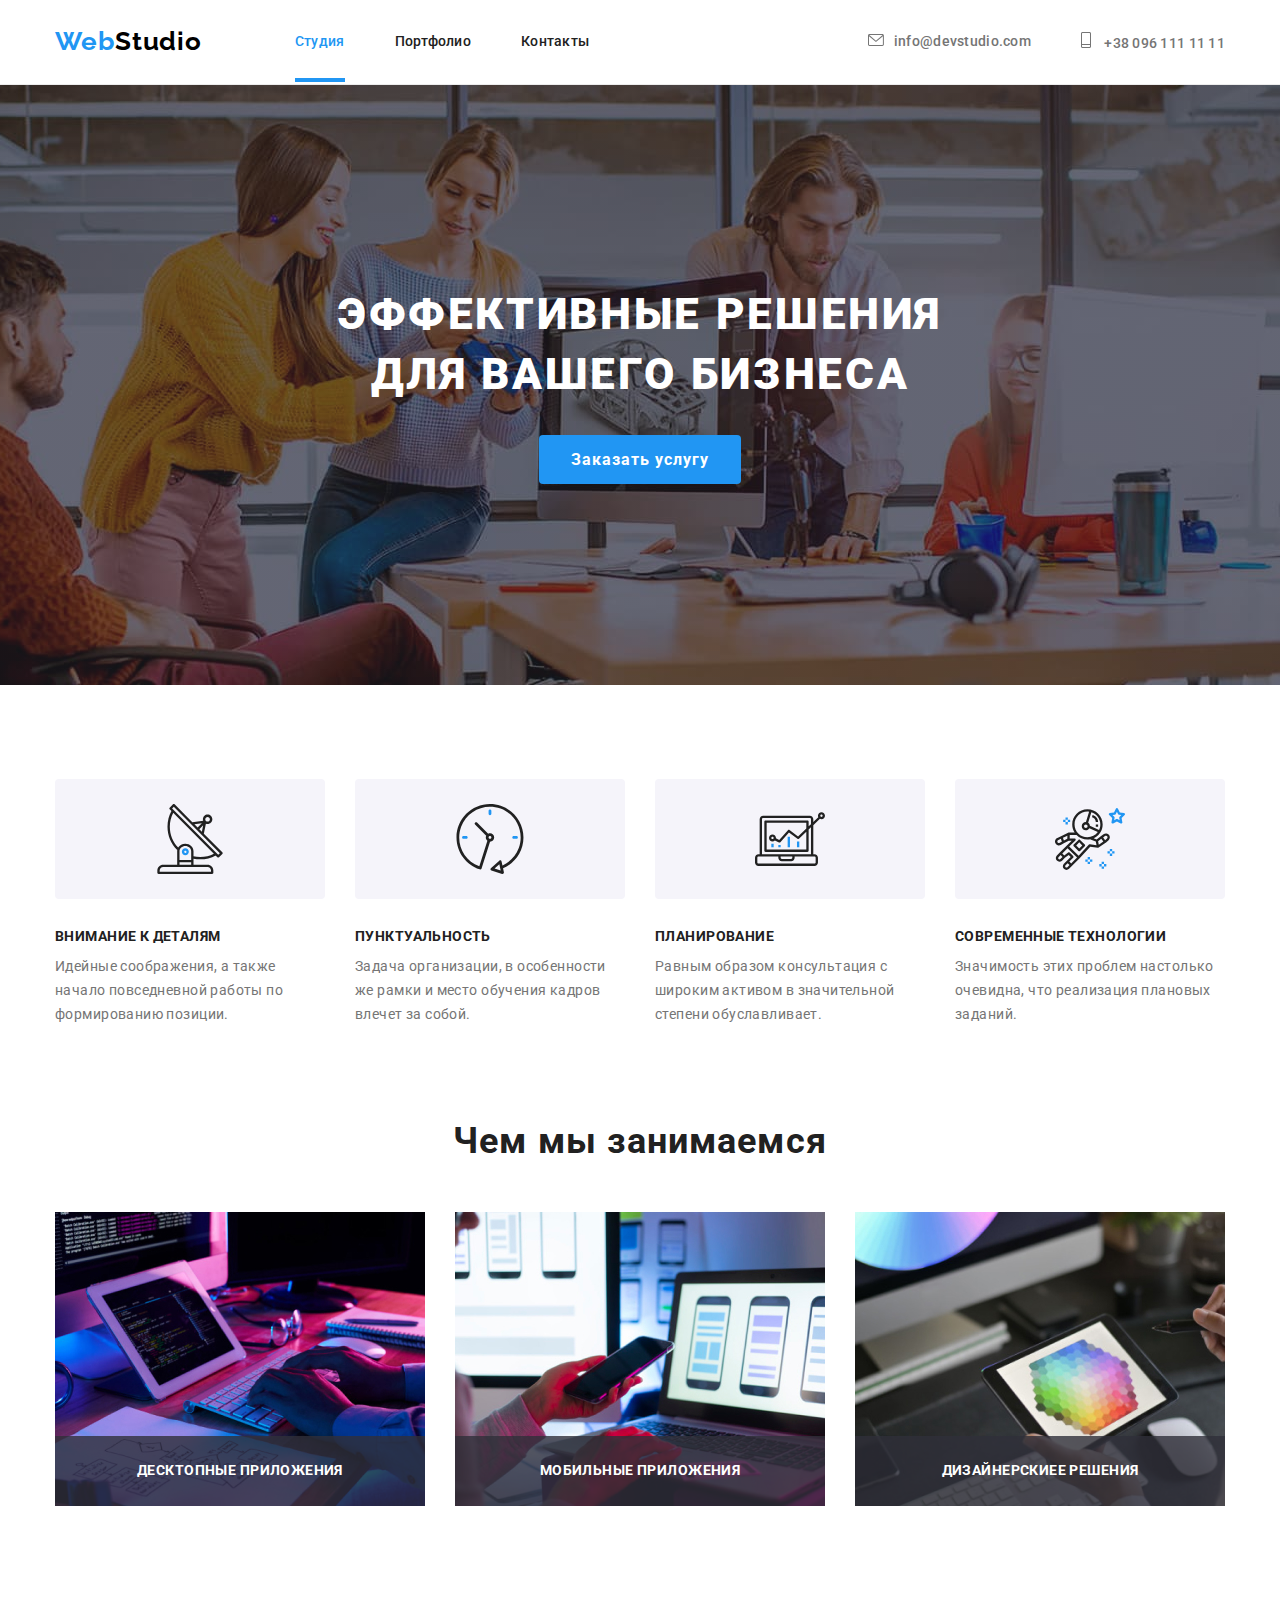
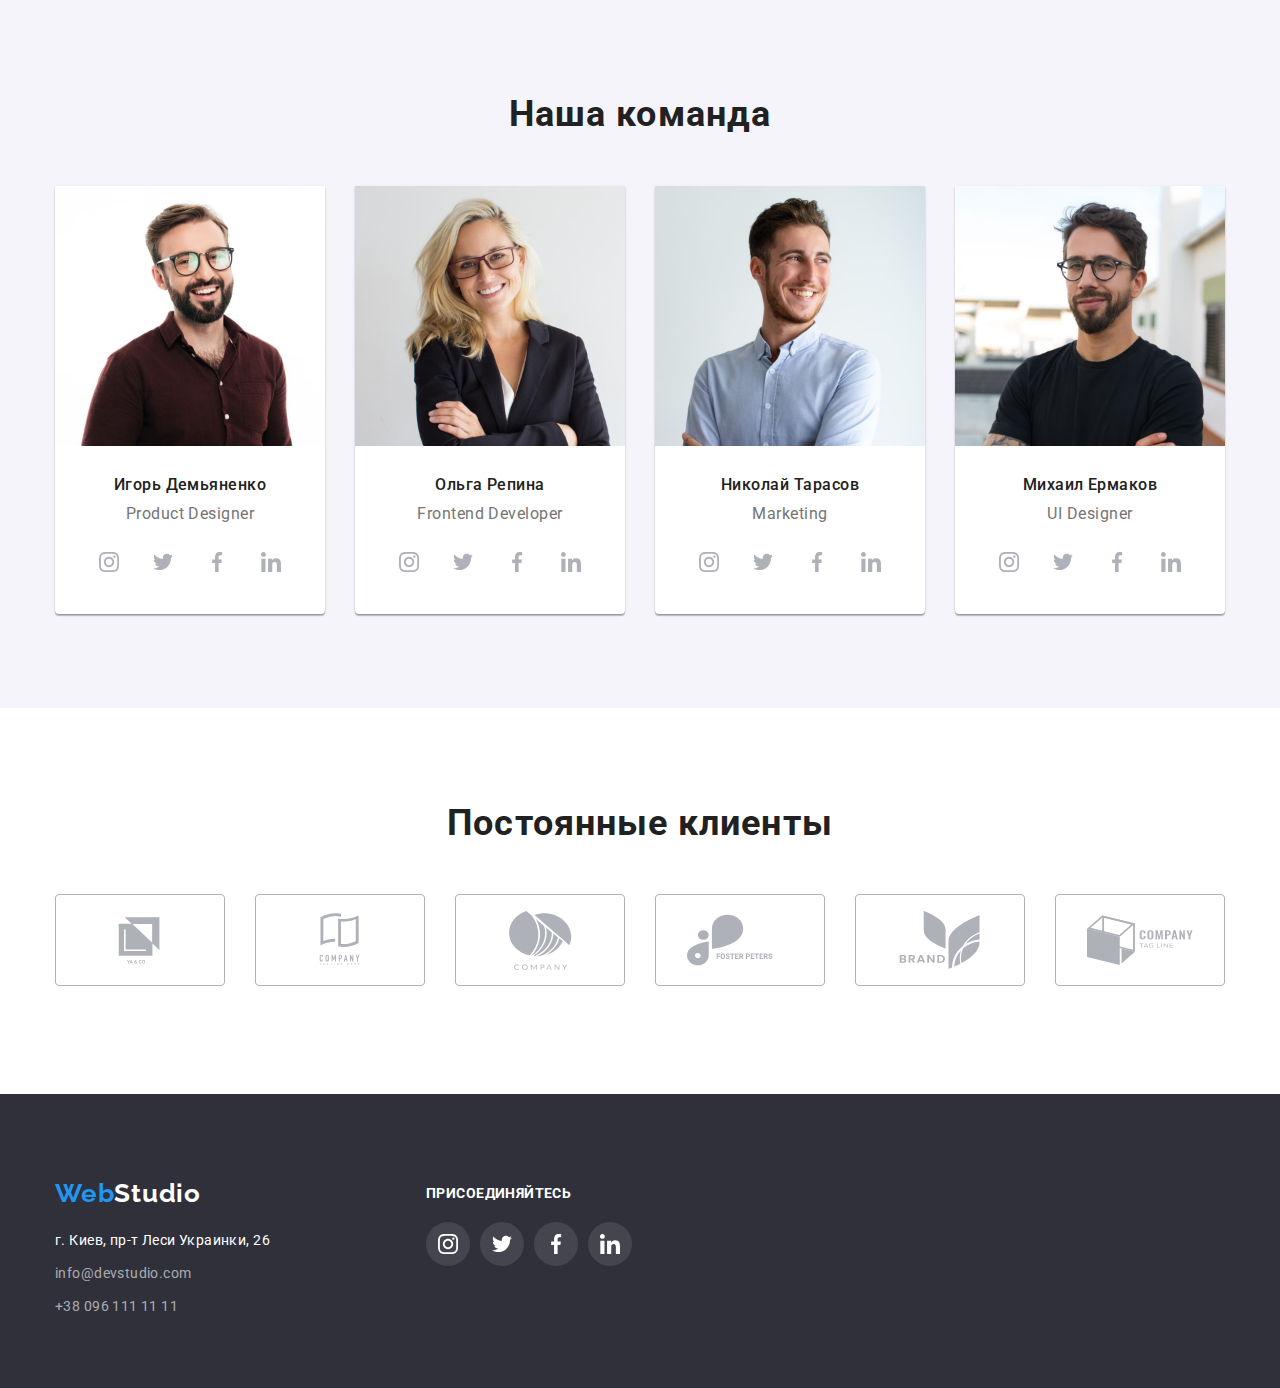
==== commit 8c980e2f: "Created modal-close-button" ====
--- a/index.html
+++ b/index.html
@@ -455,14 +455,15 @@
             </li>
           </ul>
         </div>
-      </div>
+      </div> 
     </footer>
 
     <div class="backdrop is-hidden" data-modal>
       <div class="modal">
-        <button type="button" class="modal-button" data-modal-close>
+        <button type="button" class="modal-close-button" data-modal-close>
           <svg class="modal-icon">
-            <use href="./images/symbol-defs.svg#icon-close-modal "> </use>
+            <use href="./images/symbol-defs.svg#icon-close-modal "  
+           > </use>
           </svg>
         </button>
       </div>
--- a/css/styles.css
+++ b/css/styles.css
@@ -768,11 +768,6 @@
   background-color: rgba(0, 0, 0, 0.2);
 }
 
-.modal-button {
-  padding: 0;
-  border: 0;
-}
-
 .backdrop.is-hidden {
   transform: translate(-50%, -50%) scale(0.7);
 
@@ -798,14 +793,25 @@
     0px 2px 1px rgba(0, 0, 0, 0.2);
 }
 
-.modal-icon {
+.modal-close-button {
   position: absolute;
+
+  display: flex;
+
+  align-items: center;
+  justify-content: center;
+  padding: 0;
+
   top: 8px;
   right: 8px;
-
-  width: 18px;
-  height: 18px;
-
+  background-color: #ffffff;
+  width: 30px;
+  height: 30px;
   border-radius: 50%;
   border: 1px solid rgba(0, 0, 0, 0.1);
 }
+
+.modal-icon {
+  width: 11px;
+  height: 11px;
+}
